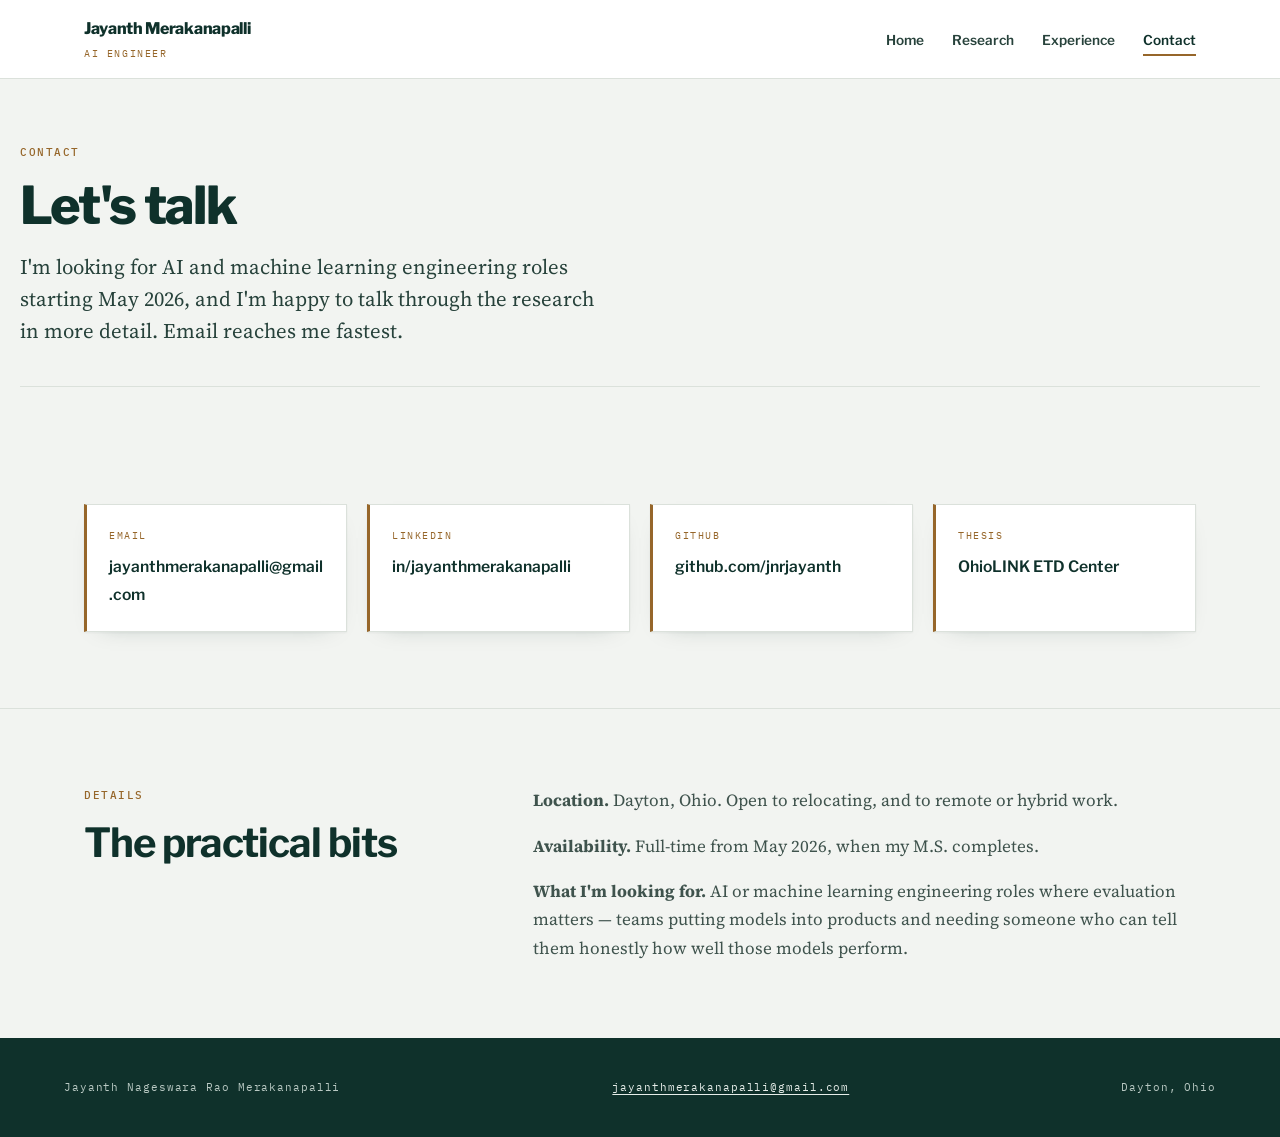
==== contact.html @ ee2075a8 "Add files via upload" ====
<!DOCTYPE html>
<html lang="en">
<head>
<meta charset="utf-8">
<meta name="viewport" content="width=device-width, initial-scale=1">
<title>Contact — Jayanth Nageswara Rao Merakanapalli</title>
<meta name="description" content="Get in touch with Jayanth Merakanapalli — AI Engineer in Dayton, Ohio, available from May 2026.">
<link rel="preconnect" href="https://fonts.googleapis.com">
<link rel="preconnect" href="https://fonts.gstatic.com" crossorigin>
<link href="https://fonts.googleapis.com/css2?family=IBM+Plex+Mono:wght@400;500&family=Libre+Franklin:wght@500;600;700;800&family=Source+Serif+4:opsz,wght@8..60,400;8..60,600&display=swap" rel="stylesheet">
<link rel="stylesheet" href="styles.css">
</head>
<body>

<header class="site-header">
  <div class="bar">
    <a class="brand" href="index.html">Jayanth Merakanapalli<span>AI Engineer</span></a>
    <nav class="site-nav" aria-label="Main">
      <ul>
        <li><a href="index.html">Home</a></li>
        <li><a href="research.html">Research</a></li>
        <li><a href="experience.html">Experience</a></li>
        <li><a href="contact.html" aria-current="page">Contact</a></li>
      </ul>
    </nav>
  </div>
</header>

<main>

  <div class="wrap page-head">
    <span class="label">Contact</span>
    <h1>Let's talk</h1>
    <p class="lede">I'm looking for AI and machine learning engineering roles starting May 2026, and I'm happy to talk through the research in more detail. Email reaches me fastest.</p>
  </div>

  <section class="section">
    <div class="wrap">
      <div class="contact-grid reveal">
        <a href="mailto:jayanthmerakanapalli@gmail.com">
          <span class="k">Email</span>
          <span class="v">jayanthmerakanapalli@gmail.com</span>
        </a>
        <a href="https://www.linkedin.com/in/jayanthmerakanapalli" target="_blank" rel="noopener">
          <span class="k">LinkedIn</span>
          <span class="v">in/jayanthmerakanapalli</span>
        </a>
        <a href="https://github.com/jnrjayanth" target="_blank" rel="noopener">
          <span class="k">GitHub</span>
          <span class="v">github.com/jnrjayanth</span>
        </a>
        <a href="http://rave.ohiolink.edu/etdc/view?acc_num=dayton1777033201589199" target="_blank" rel="noopener">
          <span class="k">Thesis</span>
          <span class="v">OhioLINK ETD Center</span>
        </a>
      </div>
    </div>
  </section>

  <section class="section">
    <div class="wrap split reveal">
      <div>
        <span class="label">Details</span>
        <h2>The practical bits</h2>
      </div>
      <div>
        <p><strong>Location.</strong> Dayton, Ohio. Open to relocating, and to remote or hybrid work.</p>
        <p><strong>Availability.</strong> Full-time from May 2026, when my M.S. completes.</p>
        <p><strong>What I'm looking for.</strong> AI or machine learning engineering roles where evaluation matters — teams putting models into products and needing someone who can tell them honestly how well those models perform.</p>
      </div>
    </div>
  </section>

</main>

<footer class="site-footer">
  <div class="inner">
    <span>Jayanth Nageswara Rao Merakanapalli</span>
    <span><a href="mailto:jayanthmerakanapalli@gmail.com">jayanthmerakanapalli@gmail.com</a></span>
    <span>Dayton, Ohio</span>
  </div>
</footer>

<script src="site.js"></script>
</body>
</html>
---- styles.css ----
/* ============================================================
   Jayanth Merakanapalli — portfolio
   Palette: deep pine, brass, stone
   ============================================================ */

:root{
  --paper:#F2F4F1;
  --card:#FFFFFF;
  --ink:#0F312B;
  --ink-2:#27423B;
  --body:#3F534D;
  --brass:#96662A;
  --brass-soft:#F3EADC;
  --teal:#2E6E61;
  --sage:#AFC2B8;
  --line:#DBE1DB;
  --line-strong:#C3CDC5;

  --sans:"Libre Franklin",system-ui,-apple-system,sans-serif;
  --serif:"Source Serif 4",Georgia,serif;
  --mono:"IBM Plex Mono",ui-monospace,monospace;

  --pad:clamp(1.25rem,5vw,4.5rem);
  --measure:66ch;
  --shadow:0 1px 2px rgba(15,49,43,.05),0 8px 24px -18px rgba(15,49,43,.35);
}

*{box-sizing:border-box}
html{scroll-behavior:smooth}
body{
  margin:0;
  background:var(--paper);
  color:var(--body);
  font-family:var(--serif);
  font-size:1.0625rem;
  line-height:1.65;
  -webkit-font-smoothing:antialiased;
  display:flex;flex-direction:column;min-height:100vh;
}
main{flex:1}
img{max-width:100%}

h1,h2,h3,h4{font-family:var(--sans);color:var(--ink);margin:0;letter-spacing:-.025em;line-height:1.1}
h1{font-size:clamp(2.5rem,6vw,4.25rem);font-weight:800;letter-spacing:-.035em}
h2{font-size:clamp(1.7rem,3.4vw,2.5rem);font-weight:700}
h3{font-size:1.2rem;font-weight:700;letter-spacing:-.015em}
h4{font-size:.95rem;font-weight:700}
p{margin:0 0 1.1rem}
p:last-child{margin-bottom:0}

.label{
  font-family:var(--mono);font-size:.7rem;font-weight:500;
  letter-spacing:.14em;text-transform:uppercase;color:var(--brass);
  margin:0 0 1rem;display:block;
}
.lede{font-size:clamp(1.1rem,1.8vw,1.3rem);line-height:1.55;color:var(--ink-2);max-width:58ch}
.muted{color:var(--body)}
.small{font-size:.95rem}
.measure{max-width:var(--measure)}
a{color:var(--teal);text-underline-offset:3px;text-decoration-thickness:1px}
a:hover{color:var(--brass)}
:focus-visible{outline:2px solid var(--brass);outline-offset:3px}

/* ---------- header ---------- */
.site-header{
  background:var(--card);border-bottom:1px solid var(--line);
  position:sticky;top:0;z-index:60;
}
.site-header .bar{
  max-width:1240px;margin:0 auto;padding:1rem var(--pad);
  display:flex;align-items:center;justify-content:space-between;gap:1.5rem;flex-wrap:wrap;
}
.brand{font-family:var(--sans);font-weight:800;font-size:1rem;color:var(--ink);text-decoration:none;letter-spacing:-.02em}
.brand span{display:block;font-family:var(--mono);font-size:.62rem;font-weight:400;letter-spacing:.16em;text-transform:uppercase;color:var(--brass);margin-top:.2rem}
.site-nav ul{display:flex;gap:1.75rem;list-style:none;margin:0;padding:0;flex-wrap:wrap}
.site-nav a{
  font-family:var(--sans);font-size:.85rem;font-weight:600;color:var(--ink-2);
  text-decoration:none;padding:.35rem 0;border-bottom:2px solid transparent;
}
.site-nav a:hover{color:var(--brass);border-color:var(--line-strong)}
.site-nav a[aria-current="page"]{color:var(--ink);border-color:var(--brass)}

/* ---------- layout ---------- */
.wrap{max-width:1240px;margin:0 auto;padding:0 var(--pad)}
.section{padding:clamp(3rem,6vw,5.5rem) 0}
.section + .section{border-top:1px solid var(--line)}
.band{background:var(--card);border-top:1px solid var(--line);border-bottom:1px solid var(--line)}
.split{display:grid;grid-template-columns:minmax(0,.75fr) minmax(0,1.25fr);gap:clamp(1.75rem,4vw,4rem);align-items:start}
@media(max-width:840px){.split{grid-template-columns:1fr;gap:1.5rem}}

/* ---------- page hero ---------- */
.hero{padding:clamp(3rem,7vw,6rem) 0 clamp(2.5rem,5vw,4rem)}
.hero h1{margin-bottom:1.5rem}
.facts{
  list-style:none;margin:2rem 0 0;padding:0;display:flex;flex-wrap:wrap;gap:.5rem 2rem;
  font-family:var(--mono);font-size:.75rem;letter-spacing:.06em;text-transform:uppercase;color:var(--ink-2);
}
.facts li{position:relative;padding-left:.9rem}
.facts li::before{content:"";position:absolute;left:0;top:.55em;width:5px;height:5px;background:var(--brass)}

.page-head{padding:clamp(2.5rem,5vw,4rem) 0 clamp(1.5rem,3vw,2.5rem);border-bottom:1px solid var(--line)}
.page-head h1{font-size:clamp(2.1rem,4.5vw,3.25rem);margin-bottom:1rem}

/* ---------- buttons ---------- */
.actions{display:flex;flex-wrap:wrap;gap:.75rem;margin-top:2rem}
.btn{
  display:inline-block;font-family:var(--sans);font-size:.85rem;font-weight:600;
  padding:.8rem 1.5rem;text-decoration:none;border:1px solid var(--ink);
  color:var(--ink);background:transparent;transition:background .18s,color .18s,border-color .18s;
}
.btn:hover{background:var(--brass);border-color:var(--brass);color:#fff}
.btn.primary{background:var(--ink);color:var(--paper)}
.btn.primary:hover{background:var(--brass);border-color:var(--brass)}

/* ---------- cards ---------- */
.grid{display:grid;gap:1.25rem}
.grid.three{grid-template-columns:repeat(auto-fit,minmax(260px,1fr))}
.grid.two{grid-template-columns:repeat(auto-fit,minmax(300px,1fr))}
.card{
  background:var(--card);border:1px solid var(--line);border-top:3px solid var(--brass);
  padding:1.75rem;box-shadow:var(--shadow);
}
.card h3{margin-bottom:.6rem}
.card p{font-size:.98rem}
.card .idx{font-family:var(--mono);font-size:.68rem;letter-spacing:.14em;text-transform:uppercase;color:var(--brass);display:block;margin-bottom:.9rem}

.linkcard{
  display:block;background:var(--card);border:1px solid var(--line);padding:1.5rem;
  text-decoration:none;color:inherit;box-shadow:var(--shadow);transition:border-color .18s,transform .18s;
}
.linkcard:hover{border-color:var(--brass);transform:translateY(-2px);color:inherit}
.linkcard .arrow{font-family:var(--sans);font-weight:700;color:var(--brass);font-size:.85rem;display:inline-block;margin-top:.9rem}

/* ---------- stats ---------- */
.stats{display:grid;grid-template-columns:repeat(4,1fr);border:1px solid var(--line);background:var(--card)}
.stats div{padding:1.5rem;border-right:1px solid var(--line)}
.stats div:last-child{border-right:0}
.stats .n{font-family:var(--sans);font-weight:800;font-size:clamp(1.5rem,3vw,2.15rem);color:var(--ink);letter-spacing:-.03em;line-height:1}
.stats .t{font-family:var(--mono);font-size:.66rem;letter-spacing:.12em;text-transform:uppercase;color:var(--brass);margin-top:.55rem}
@media(max-width:760px){
  .stats{grid-template-columns:repeat(2,1fr)}
  .stats div{border-bottom:1px solid var(--line)}
  .stats div:nth-child(2n){border-right:0}
}

/* ---------- entries ---------- */
.entry{padding:2rem 0;border-bottom:1px solid var(--line)}
.entry:first-of-type{border-top:1px solid var(--line)}
.entry-head{display:flex;flex-wrap:wrap;gap:.4rem 1.5rem;justify-content:space-between;align-items:baseline}
.entry .org{font-family:var(--sans);font-size:.9rem;font-weight:600;color:var(--teal);margin-top:.35rem}
.entry .when{font-family:var(--mono);font-size:.72rem;letter-spacing:.1em;text-transform:uppercase;color:var(--brass);white-space:nowrap}
.entry ul{margin:1.1rem 0 0;padding-left:1.15rem}
.entry li{margin-bottom:.6rem;font-size:1rem}
.entry li::marker{color:var(--sage)}

/* ---------- skills ---------- */
.skillrow{display:grid;grid-template-columns:210px 1fr;gap:1.5rem;padding:1.5rem 0;border-bottom:1px solid var(--line)}
.skillrow:first-of-type{border-top:1px solid var(--line)}
.skillrow h3{font-family:var(--mono);font-size:.72rem;font-weight:500;letter-spacing:.14em;text-transform:uppercase;color:var(--brass);padding-top:.3rem}
.tags{list-style:none;margin:0;padding:0;display:flex;flex-wrap:wrap;gap:.45rem}
.tags li{font-family:var(--sans);font-size:.85rem;font-weight:500;color:var(--ink-2);background:var(--card);border:1px solid var(--line);padding:.35rem .7rem}
.tags li.key{border-color:var(--brass);background:var(--brass-soft);color:var(--ink)}
@media(max-width:700px){.skillrow{grid-template-columns:1fr;gap:.8rem}}

/* ---------- nameplate ---------- */
.nameplate{
  font-size:clamp(2.9rem,9.5vw,7rem);
  line-height:.92;
  letter-spacing:-.045em;
  margin-bottom:1.5rem;
}
.tagline{
  font-family:var(--sans);font-weight:700;color:var(--brass);
  font-size:clamp(1.15rem,2.4vw,1.7rem);letter-spacing:-.02em;line-height:1.25;
  margin-bottom:1.25rem;max-width:24ch;
}

/* ---------- benchmark ---------- */
.bench{background:var(--card);border:1px solid var(--line);box-shadow:var(--shadow);margin-top:2rem}
.bench-head{display:flex;flex-wrap:wrap;gap:.85rem;align-items:center;justify-content:space-between;padding:1.1rem 1.35rem;border-bottom:1px solid var(--line)}
.bench-head .t{font-family:var(--mono);font-size:.68rem;letter-spacing:.12em;text-transform:uppercase;color:var(--brass)}
.tabs{display:flex;flex-wrap:wrap;gap:.4rem}
.tab{
  font-family:var(--sans);font-size:.8rem;font-weight:600;padding:.45rem .85rem;cursor:pointer;
  border:1px solid var(--line-strong);background:var(--paper);color:var(--ink-2);transition:.18s;
}
.tab:hover{border-color:var(--brass);color:var(--brass)}
.tab[aria-selected="true"]{background:var(--ink);border-color:var(--ink);color:var(--paper)}
.rows{padding:1.35rem}
.row{display:grid;grid-template-columns:180px 1fr 76px;gap:1rem;align-items:center;padding:.4rem 0}
.row .name{font-family:var(--sans);font-size:.88rem;font-weight:600;color:var(--ink)}
.row .tag{display:block;font-family:var(--mono);font-size:.6rem;letter-spacing:.1em;text-transform:uppercase;color:var(--body);font-weight:400;margin-top:.1rem}
.track{height:18px;background:var(--paper);border:1px solid var(--line);position:relative}
.fill{height:100%;width:0;transition:width .65s cubic-bezier(.22,1,.36,1)}
.fill.commercial{background:var(--teal)}
.fill.open{background:var(--sage)}
.fill.baseline{background:repeating-linear-gradient(45deg,var(--brass) 0 4px,rgba(150,102,42,.18) 4px 9px)}
.row .val{font-family:var(--mono);font-size:.8rem;text-align:right;color:var(--ink)}
.legend{display:flex;flex-wrap:wrap;gap:1.25rem;padding:0 1.35rem 1.1rem;font-family:var(--mono);font-size:.65rem;letter-spacing:.1em;text-transform:uppercase;color:var(--body)}
.legend i{display:inline-block;width:15px;height:10px;margin-right:.45rem;vertical-align:middle;border:1px solid var(--line)}
.bench-note{padding:1.1rem 1.35rem;border-top:1px solid var(--line);background:var(--paper);font-size:.97rem;margin:0;min-height:3.5rem}
@media(max-width:640px){
  .row{grid-template-columns:1fr 64px;grid-template-areas:"name val" "track track";gap:.35rem 1rem}
  .row .name{grid-area:name}.row .val{grid-area:val}.track{grid-area:track}
}

/* ---------- contact ---------- */
.contact-grid{display:grid;grid-template-columns:repeat(auto-fit,minmax(240px,1fr));gap:1.25rem;margin-top:2.5rem}
.contact-grid a{
  display:block;background:var(--card);border:1px solid var(--line);border-left:3px solid var(--brass);
  padding:1.4rem;text-decoration:none;color:var(--ink);box-shadow:var(--shadow);transition:border-color .18s,transform .18s;
}
.contact-grid a:hover{border-color:var(--brass);transform:translateY(-2px)}
.contact-grid .k{font-family:var(--mono);font-size:.65rem;letter-spacing:.14em;text-transform:uppercase;color:var(--brass);display:block;margin-bottom:.5rem}
.contact-grid .v{font-family:var(--sans);font-size:.98rem;font-weight:600;word-break:break-word}

/* ---------- footer ---------- */
.site-footer{
  background:var(--ink);color:#B9C9C3;padding:2.5rem var(--pad);margin-top:0;
  font-family:var(--mono);font-size:.7rem;letter-spacing:.08em;
}
.site-footer .inner{max-width:1240px;margin:0 auto;display:flex;flex-wrap:wrap;gap:1rem;justify-content:space-between;align-items:center}
.site-footer a{color:#E6EDE9}
.site-footer a:hover{color:#D9A44F}

/* ---------- motion ---------- */
.reveal{opacity:0;transform:translateY(14px);transition:opacity .6s ease,transform .6s cubic-bezier(.22,1,.36,1)}
.reveal.in{opacity:1;transform:none}
@media(prefers-reduced-motion:reduce){
  *{animation:none!important;transition:none!important}
  .reveal{opacity:1;transform:none}
  .cell{opacity:1}
  html{scroll-behavior:auto}
}
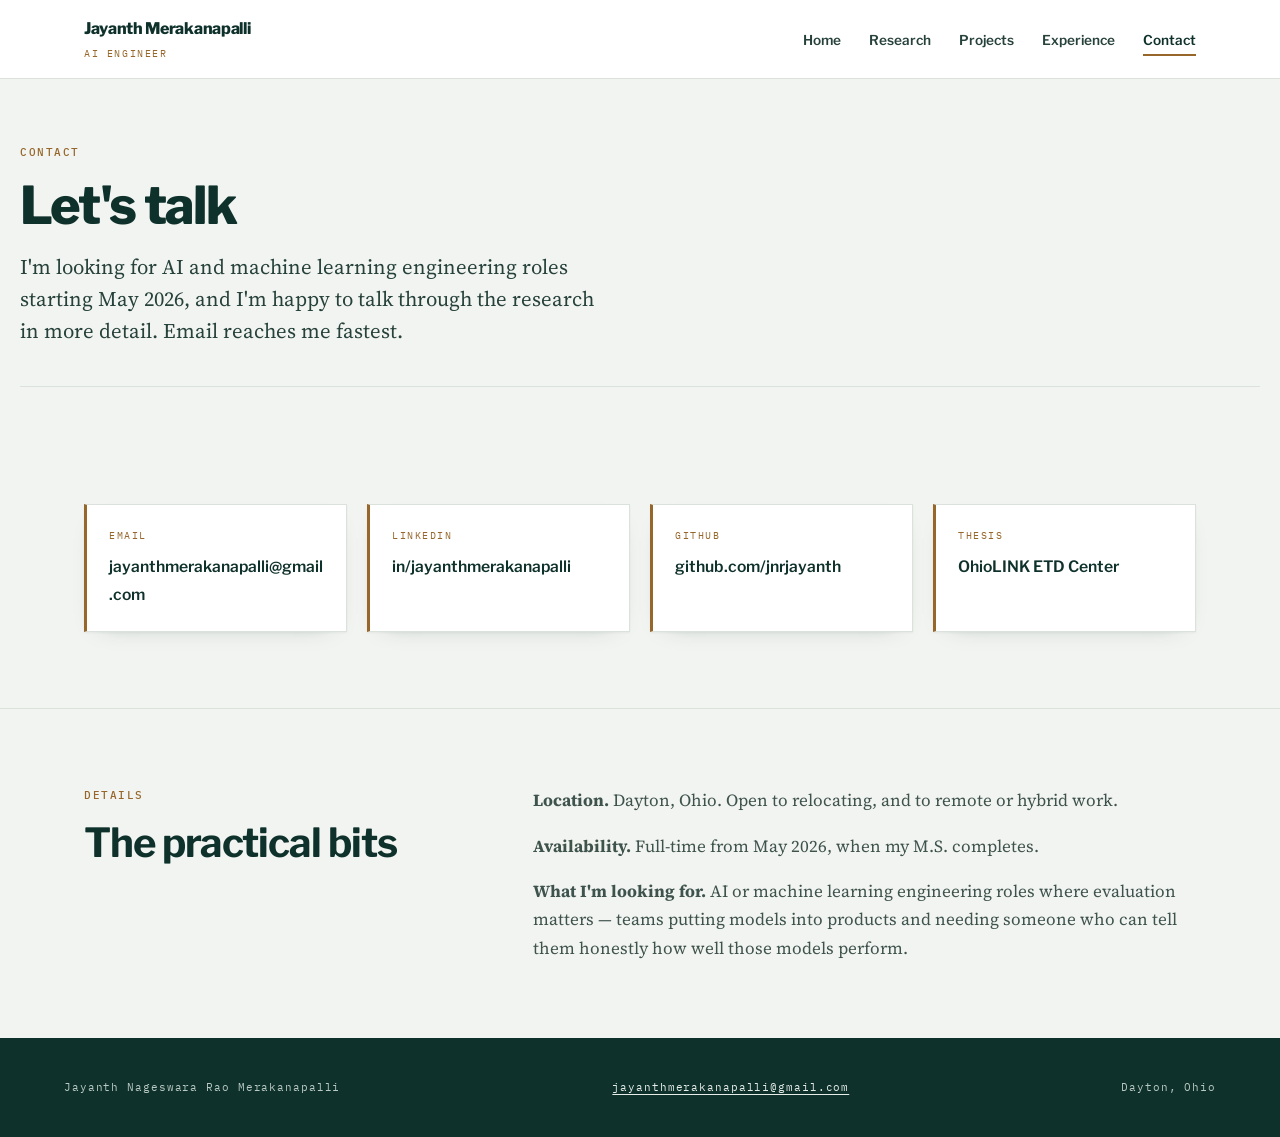
==== commit 6a76d845: "Add projects page" ====
--- a/contact.html
+++ b/contact.html
@@ -19,6 +19,7 @@
       <ul>
         <li><a href="index.html">Home</a></li>
         <li><a href="research.html">Research</a></li>
+        <li><a href="projects.html">Projects</a></li>
         <li><a href="experience.html">Experience</a></li>
         <li><a href="contact.html" aria-current="page">Contact</a></li>
       </ul>
@@ -83,4 +84,4 @@
 
 <script src="site.js"></script>
 </body>
-</html>
+</html>
